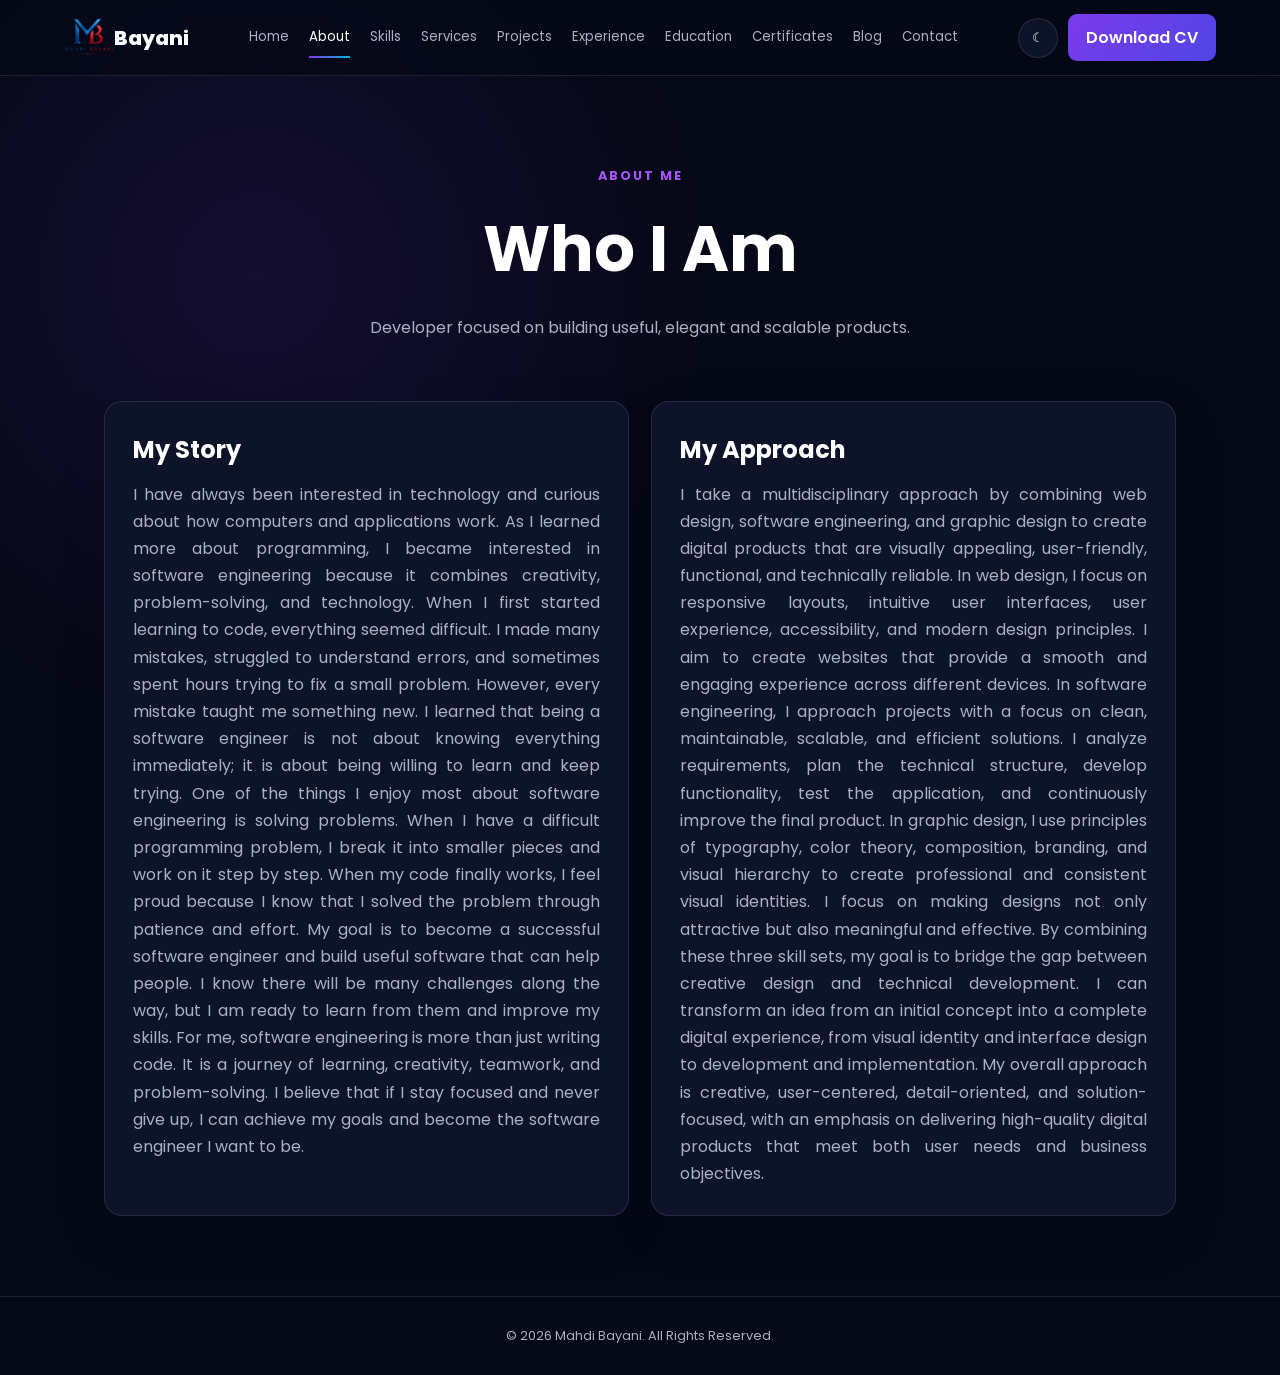
==== about.html @ b10bf474 "Update website" ====
<!DOCTYPE html>
<html lang="en">
<head>
<meta charset="UTF-8">
<meta name="viewport" content="width=device-width, initial-scale=1.0">
<meta name="description" content="Bayani personal portfolio - About">
<title>Mahdi Bayani Portfolio</title>
<link rel="icon" type="image/x-icon" href="Logo/Mahdi_Bayani.png">
<link rel="preconnect" href="https://fonts.googleapis.com">
<link rel="preconnect" href="https://fonts.gstatic.com" crossorigin>
<link href="https://fonts.googleapis.com/css2?family=Poppins:wght@300;400;500;600;700;800&display=swap" rel="stylesheet">
<link rel="stylesheet" href="css/style.css">
</head>

<body>

<header class="header">
    <div class="brand">
    <a href="index.html"> <img src="Logo/Mahdi_Bayani_Logo.png" alt="This is a Logo"></a>
    <a class="logo" href="index.html">Bayani</a>
  </div>
  <nav id="navbar">
    <a class="" href="index.html">Home</a>
    <a class="active" href="about.html">About</a>
    <a class="" href="skills.html">Skills</a>
    <a class="" href="services.html">Services</a>
    <a class="" href="projects.html">Projects</a>
    <a class="" href="experience.html">Experience</a>
    <a class="" href="education.html">Education</a>
    <a class="" href="Certificates.html">Certificates</a>
    <a class="" href="blog.html">Blog</a>
    <a class="" href="contact.html">Contact</a>
  </nav>
  <div class="header-actions">
    <button id="themeBtn" class="icon-btn" aria-label="Toggle theme">☾</button>
    <a class="cv-btn" href="CV/Mahdi_College_CV.jpg">Download CV</a>
    <button id="menuBtn" class="icon-btn menu-btn" aria-label="Open menu">☰</button>
  </div>
</header>

<main class="container">
<section class="page-hero"><p class="eyebrow">ABOUT ME</p><h1>Who I Am</h1><p>Developer focused on building useful, elegant and scalable products.</p></section>
<section class="content-grid">
  <article class="card" id="about_card"><h2>My Story</h2><p>I have always been interested in technology and curious about how computers and applications work. As I learned more about programming, I became interested in software engineering because it combines creativity, problem-solving, and technology.
When I first started learning to code, everything seemed difficult. I made many mistakes, struggled to understand errors, and sometimes spent hours trying to fix a small problem. However, every mistake taught me something new. I learned that being a software engineer is not about knowing everything immediately; it is about being willing to learn and keep trying.
One of the things I enjoy most about software engineering is solving problems. When I have a difficult programming problem, I break it into smaller pieces and work on it step by step. When my code finally works, I feel proud because I know that I solved the problem through patience and effort.
My goal is to become a successful software engineer and build useful software that can help people. I know there will be many challenges along the way, but I am ready to learn from them and improve my skills.
For me, software engineering is more than just writing code. It is a journey of learning, creativity, teamwork, and problem-solving. I believe that if I stay focused and never give up, I can achieve my goals and become the software engineer I want to be.</p></article>
  <article class="card" id="about_card"><h2>My Approach</h2><p>I take a multidisciplinary approach by combining web design, software engineering, and graphic design to create digital products that are visually appealing, user-friendly, functional, and technically reliable.
In web design, I focus on responsive layouts, intuitive user interfaces, user experience, accessibility, and modern design principles. I aim to create websites that provide a smooth and engaging experience across different devices.
In software engineering, I approach projects with a focus on clean, maintainable, scalable, and efficient solutions. I analyze requirements, plan the technical structure, develop functionality, test the application, and continuously improve the final product.
In graphic design, I use principles of typography, color theory, composition, branding, and visual hierarchy to create professional and consistent visual identities. I focus on making designs not only attractive but also meaningful and effective.
By combining these three skill sets, my goal is to bridge the gap between creative design and technical development. I can transform an idea from an initial concept into a complete digital experience, from visual identity and interface design to development and implementation.
My overall approach is creative, user-centered, detail-oriented, and solution-focused, with an emphasis on delivering high-quality digital products that meet both user needs and business objectives.</p></article>
</section>
</main>

<footer class="footer">© <span id="year"></span> Mahdi Bayani. All Rights Reserved.</footer>
<script src="js/main.js"></script>
</body>
</html>
---- css/style.css ----
:root{
    --bg:#050816;
    --surface:#0d1328;
    --text:#fff;--muted:#aab1c5;
    --border:rgba(255,255,255,.1);
    --primary:#7c3aed;
    --secondary:#06b6d4;
}

*{
    box-sizing:border-box;
    margin:0;
    padding:0
}

html{
    scroll-behavior:smooth
}

body{
    font-family:Poppins,sans-serif;
    background:radial-gradient(circle at 20% 20%,rgba(124,58,237,.13),transparent 30%),var(--bg);
    color:var(--text);
    line-height:1.7;
    transition:.3s
}
body.light{
    --bg:#f4f6fb;
    --surface:#fff;
    --text:#121522;
    --muted:#5f6678;
    --border:rgba(0,0,0,.1)
}

a{
    text-decoration:none;
    color:inherit
}

.header{
    height:76px;
    position:fixed;
    top:0;
    left:0;
    right:0;
    z-index:10;
    display:flex;
    align-items:center;
    justify-content:space-between;
    padding:0 5%;
    background:rgba(5,8,22,.75);
    backdrop-filter:blur(16px);
    border-bottom:1px solid var(--border)
}

body.light .header{
    background:rgba(255,255,255,.8)
}

.logo{
    font-weight:800;
    font-size:1.25rem;
    
}

.brand{
    display: flex;
    align-items:center;
    justify-content:space-between;
}

.brand img{
    width: 50px;
    height: 40px;
    padding: 0px;
    margin: 0px;
    margin-top: 8px;


}

nav{
    display:flex;
    gap:20px
}

nav a{
    font-size:.83rem;
    color:var(--muted);
    position:relative
}

nav a:hover,nav a.active{
    color:var(--text)
}

nav a.active:after{
    content:"";
    position:absolute;
    left:0;
    right:0;
    bottom:-9px;
    height:2px;
    background:linear-gradient(90deg,var(--primary),var(--secondary))
}

.header-actions{
    display:flex;
    gap:10px;
    align-items:center
}

.icon-btn{
    width:40px;
    height:40px;
    border:1px solid var(--border);
    border-radius:50%;
    background:var(--surface);
    color:var(--text);
    cursor:pointer
}

.cv-btn,.btn{
    display:inline-flex;
    align-items:center;
    justify-content:center;
    padding:10px 18px;
    border-radius:9px;
    background:linear-gradient(135deg,var(--primary),#4f46e5);
    font-weight:600;
    color:#fff;
}

.menu-btn{
    display:none
}

.container{
    max-width:1200px;
    margin:auto;
    padding:130px 5% 80px
}

.hero{
    min-height:620px;
    display:grid;
    grid-template-columns:1fr 1fr;
    align-items:center;
    gap:50px
}

.eyebrow{
    color:#a855f7;
    /* color:rgb(212, 13, 13); */
    font-size:.80rem;
    font-weight:700;
    letter-spacing:2px;
    margin-bottom:8px
}

.hero h1{
    font-size:clamp(3rem,7vw,5.5rem);
    line-height:1.05
}

.hero h1 span{
    background:linear-gradient(90deg,#a855f7,#3b82f6,#06b6d4);
    -webkit-background-clip:text;
    color:transparent
}

.hero h2{
    font-size:clamp(1.7rem,3.5vw,2.7rem);
    margin:18px 0
}

.hero p:not(.eyebrow){
    color:var(--muted);
    max-width:600px
}

.actions{
    display:flex;
    gap:12px;
    margin:28px 0
}

.secondary{
    background:transparent;
    border:1px solid var(--border)
    
}

.secondary{
    background-color: #7c3aed;
}

.socials{
    display:flex;
    gap:18px;
    color:var(--muted);
    font-size:.85rem
}

/* Start Avatar */
.hero-visual{
    min-height:480px;
    display:flex;
    align-items:center;
    justify-content:center;
    position:relative
}

.glow{
    position:absolute;
    width:300px;
    height:300px;
    border-radius:50%;
    background:linear-gradient(135deg,var(--primary),var(--secondary));
    filter:blur(90px);
    opacity:.35
}

.avatar-placeholder{
    width:330px;
    height:400px;
    border:2px solid #7c3aed;
    border-radius:73% 90% 65% 62%;
    display:flex;
    align-items:flex-end;
    justify-content:center;
    background:linear-gradient(145deg,#161b3a,#070a17, var(--primary),var(--secondary));
    box-shadow:0 0 70px rgba(124,58,237,.25,);
    position:relative;
    overflow: visible;
    z-index: 0;
    
}

.avatar-placeholder img{
    width: 500px;
    height: auto;
    position: absolute;
    z-index: 2;
    bottom: -30px;
    object-fit: cover;
    object-position: center top;
    transform: translateX(-22px);
    bottom: -48px;

}

.next-img{
    
}
/* End Avatar */

.stats{
    display:grid;
    grid-template-columns:repeat(4,1fr);
    gap:1px;
    background:var(--border);
    border:1px solid var(--border);
    border-radius:16px;
    overflow:hidden
}

.stats div{
    padding:24px;
    text-align:center;
    background:rgba(255,255,255,.025)
}

.stats strong{
    display:block;
    font-size:2rem
}

.stats span{
    font-size:.78rem;
    color:var(--muted)
}

.page-hero{
    text-align:center;
    padding:35px 0 60px
}

.page-hero h1{
    font-size:clamp(2.5rem,6vw,4rem);
    margin-bottom:10px
}

.page-hero p:last-child{
    color:var(--muted)
}

.cards,.content-grid,.skills-grid,.contact-grid{
    display:grid;
    grid-template-columns:repeat(3,1fr);
    gap:22px
}

.content-grid,.contact-grid{
    grid-template-columns:repeat(2,1fr)
}

.card{
    background:var(--surface);
    border:1px solid var(--border);
    border-radius:18px;
    padding:28px;
    box-shadow:0 18px 50px rgba(0,0,0,.12)
}

.card h2{
    margin-bottom:10px
}

.card p{
    color:var(--muted)
}

#about_card p{
    text-align: justify;
}

.icon{
    color:#a855f7;
    font-weight:800
}

.skill{
    padding:24px
}

.skill>div{
    display:flex;
    justify-content:space-between;
    margin-bottom:12px
}

.skill b{
    color:#a855f7
}

.skill i{
    display:block;
    height:8px;
    border-radius:20px;
    background:linear-gradient(90deg,var(--primary),var(--secondary))
}
/* Start Project */
.project-cover{
    height:160px;
    border-radius:12px;
    margin-bottom:20px;
    display:grid;
    place-items:center;
    font-size:3rem;
    font-weight:800;
    background:linear-gradient(135deg,#17134a,#071b2b);
    color:#a855f7
}

.project a,.card a{
    color:#a855f7
}
/* End Project */

/* Start Certificate */
.certificate-cover{
    height:160px;
    border-radius:12px;
    margin-bottom:20px;
    display:grid;
    place-items:center;
    font-size:3rem;
    font-weight:800;
    background:linear-gradient(135deg,#17134a,#071b2b);
    color:#a855f7
}

.certificate a,.card a{
    color:#a855f7
}
/* End Certificate */

.timeline{
    max-width:850px;
    margin:auto;
    display:grid;
    gap:20px
}

.timeline span,.card small{
    color:#a855f7;
    font-size:.8rem
}

.contact-form{
    display:grid;
    gap:14px
}

.contact-form input,.contact-form textarea{
    width:100%;
    border:1px solid var(--border);
    background:transparent;
    color:var(--text);
    border-radius:10px;
    padding:13px;
    font:inherit;
    outline:none
}

.contact-form input:focus,.contact-form textarea:focus{
    border-color:#7c3aed
}

.footer{
    text-align:center;
    border-top:1px solid var(--border);
    padding:28px;color:var(--muted);
    font-size:.8rem
}

/* Start Media */

@media(max-width:1000px){
    nav{
        position:fixed;
        right:-100%;
        top:76px;
        width:280px;
        height:calc(100vh - 76px);
        padding:30px;
        display:flex;
        flex-direction:column;
        background:var(--surface);
        border-left:1px solid var(--border);
        transition:.35s
    }

    #navbar > a:hover{
        background-color: #4f46e5;
        color: white;
        border-radius: 6px;
        padding-left: 10px;
        cursor: pointer;
    }

    nav.open{
        right:0
    }
    
    .menu-btn{
        display:block
    }

    .cv-btn{
        display:none
    }

    .hero{
        grid-template-columns:1fr;
        text-align:center
    }

    .hero p:not(.eyebrow){
        margin-left:auto;
        margin-right:auto
    }

    .actions,.socials{
        justify-content:center
    }

    .hero-visual{
        min-height:400px
    }

    .stats{
        grid-template-columns:repeat(2,1fr)
    }

    .cards,.skills-grid{
        grid-template-columns:repeat(2,1fr)
    }
    .container{
        padding-left:5%;
        padding-right:5%
    }

    .stats,.cards,.skills-grid,.content-grid,.contact-grid{
        grid-template-columns:1fr;
        margin-top: 15px;
    }

    .hero h1{
        font-size:3.2rem
    }

    .hero-content > .eyebrow{
        animation-name: eyebrow;
        animation-duration: 5s;
        animation-delay: 1s;

    }

    .secondary{
        background-color: #7c3aed;
    }

    @keyframes eyebrow {
        0%{
            transform: rotate(0deg);
            left: 0px;
            color: rgb(133, 15, 15);
        }
        25%{
            transform: rotate(20deg);
            left: 0px;
            background-color: #7c3aed;
        }

        50%{
            transform: rotate(0deg);
            left: 500px;
        }

        55% {
            transform: rotate(0deg);
            left: 500px;
        }
        70% {
            transform: rotate(0deg);
            left: 500px;
            background: rgb(155, 11, 11);
            color: white;
            border-radius: 10px;
            font-size: x-large;
            padding: 5px;
        }
        100% {
            transform: rotate(-360deg);
            left: 0px;
        }
    }

    .hero-visual{
        min-height:330px
    }

    .avatar-placeholder{
        width:250px;
        height:300px;
        font-size:6rem;
        margin-top: 70px;
    }

    .actions{
        flex-direction:column
    }

    .btn{
        width:100%
    }
    .socials > a:hover{
        color: #3b82f6;
        font-size: xx-large;
        transition: 0.6s;
        border-radius: 13px;
        padding: 5px;
        background: #fff;
        border: solid 2px #7c3aed;
    }
    .avatar-placeholder img{
        width: 400px;
        height: auto;
        bottom: -35px;
    }
}

@media(max-width:650px){
    .container{
        padding-left:5%;
        padding-right:5%
    }

    .stats,.cards,.skills-grid,.content-grid,.contact-grid{
        grid-template-columns:1fr;
        margin-top: 15px;
    }

    .hero h1{
        font-size:3.2rem
    }
    .secondary{
        background-color: #7c3aed;
    }

    .hero-content > .eyebrow{
        animation-name: eyebrow;
        animation-duration: 5s;
        animation-delay: 2s;

    }

    #navbar > a:hover{
        background-color: #4f46e5;
        color: white;
        border-radius: 6px;
        padding-left: 10px;
        cursor: pointer;
    }

    @keyframes eyebrow {
        0%{
            transform: rotate(0deg);
            left: 0px;
            color: rgb(133, 15, 15);
        }
        25%{
            transform: rotate(20deg);
            left: 0px;
            background-color: #7c3aed;
        }

        50%{
            transform: rotate(0deg);
            left: 500px;
        }

        55% {
            transform: rotate(0deg);
            left: 500px;
        }
        70% {
            transform: rotate(0deg);
            left: 500px;
            background: rgb(155, 11, 11);
            color: white;
            border-radius: 10px;
            font-size: large;
            padding: 5px;
        }
        100% {
            transform: rotate(-360deg);
            left: 0px;
        }
    }

    .hero-visual{
        min-height:330px
    }

    .avatar-placeholder{
        width:250px;
        height:300px;
        font-size:6rem;
        margin-top: 70px;
    }

    .actions{
        flex-direction:column
    }

    .btn{
        width:100%
    }
    .socials > a:hover{
        color: #3b82f6;
        font-size: xx-large;
        transition: 0.6s;
        border-radius: 13px;
        padding: 5px;
        background: #fff;
        border: solid 2px #7c3aed;
    }
    .avatar-placeholder img{
        width: 400px;
        height: auto;
        bottom: -35px;
    }
}

/* End Media */
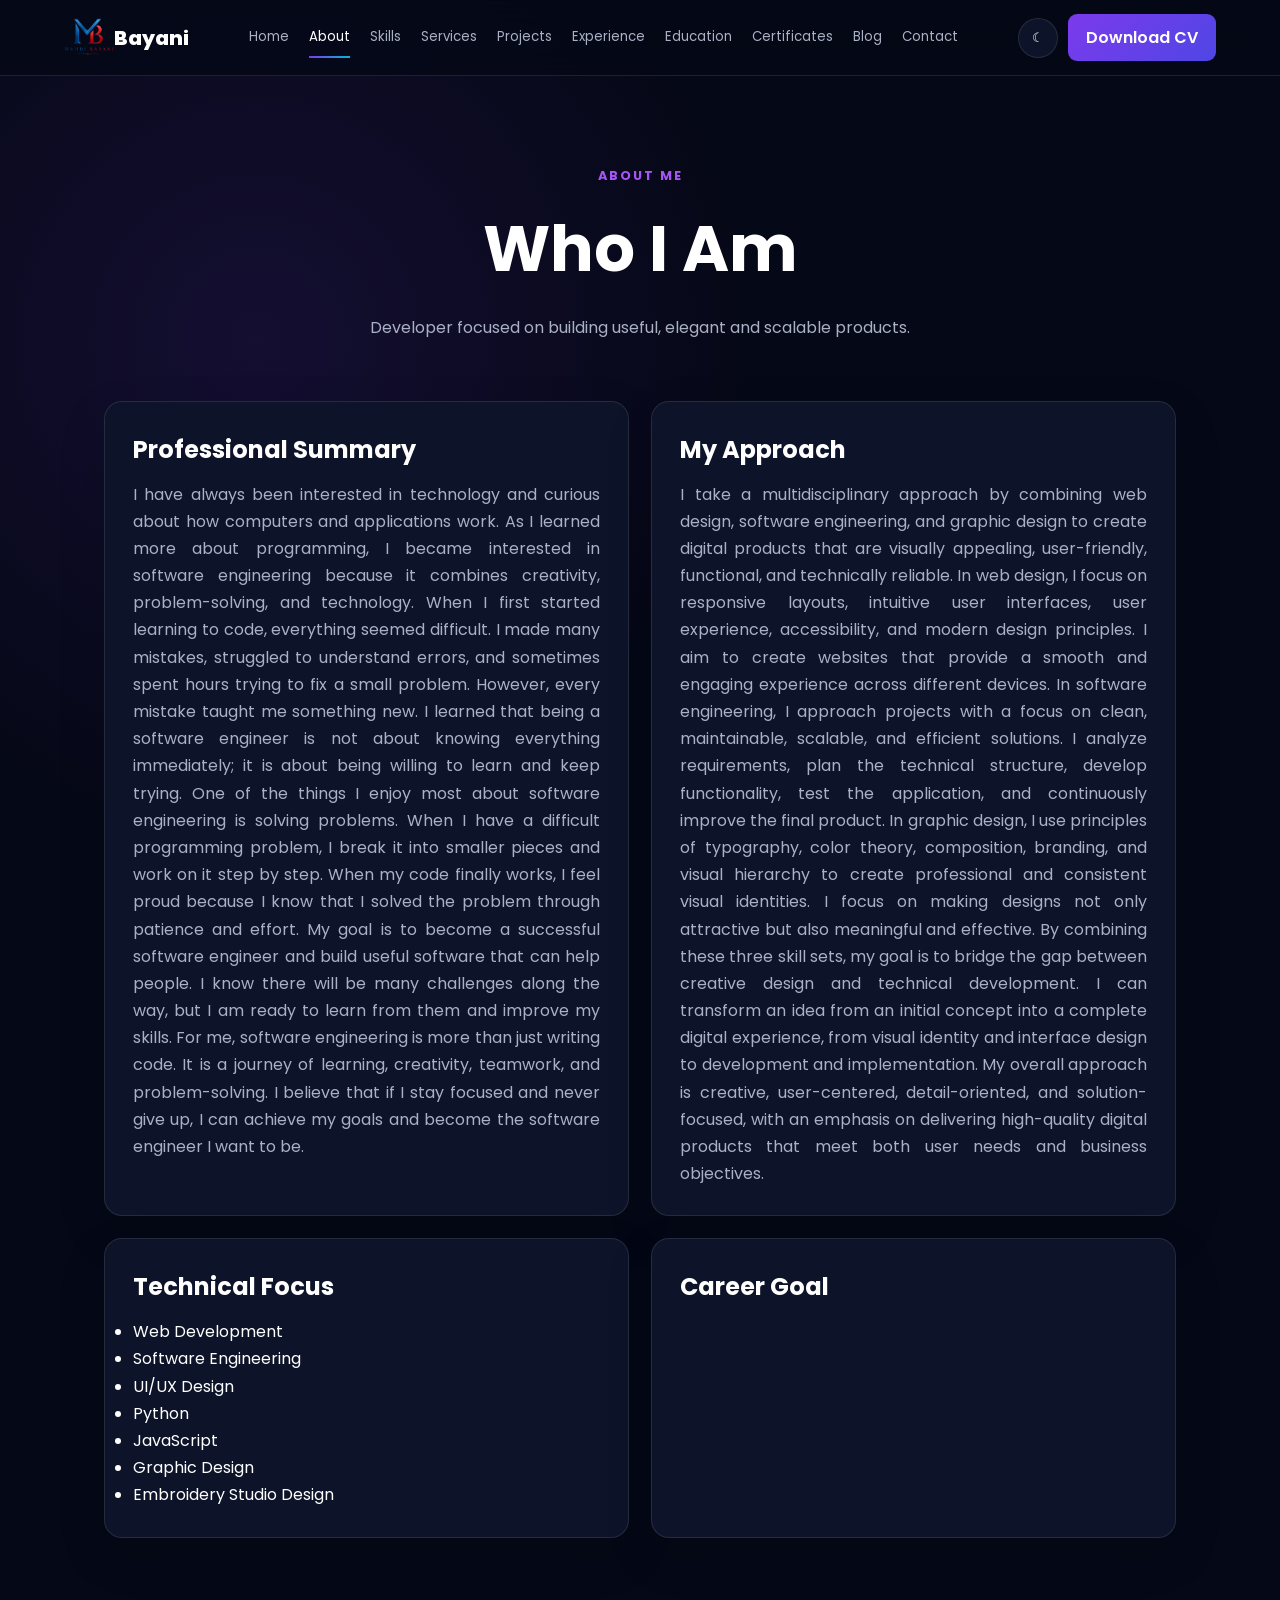
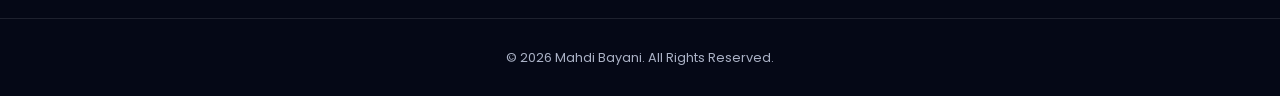
==== commit 26206a65: "update website" ====
--- a/about.html
+++ b/about.html
@@ -41,7 +41,7 @@
 <main class="container">
 <section class="page-hero"><p class="eyebrow">ABOUT ME</p><h1>Who I Am</h1><p>Developer focused on building useful, elegant and scalable products.</p></section>
 <section class="content-grid">
-  <article class="card" id="about_card"><h2>My Story</h2><p>I have always been interested in technology and curious about how computers and applications work. As I learned more about programming, I became interested in software engineering because it combines creativity, problem-solving, and technology.
+  <article class="card" id="about_card"><h2>Professional Summary</h2><p>I have always been interested in technology and curious about how computers and applications work. As I learned more about programming, I became interested in software engineering because it combines creativity, problem-solving, and technology.
 When I first started learning to code, everything seemed difficult. I made many mistakes, struggled to understand errors, and sometimes spent hours trying to fix a small problem. However, every mistake taught me something new. I learned that being a software engineer is not about knowing everything immediately; it is about being willing to learn and keep trying.
 One of the things I enjoy most about software engineering is solving problems. When I have a difficult programming problem, I break it into smaller pieces and work on it step by step. When my code finally works, I feel proud because I know that I solved the problem through patience and effort.
 My goal is to become a successful software engineer and build useful software that can help people. I know there will be many challenges along the way, but I am ready to learn from them and improve my skills.
@@ -52,6 +52,21 @@
 In graphic design, I use principles of typography, color theory, composition, branding, and visual hierarchy to create professional and consistent visual identities. I focus on making designs not only attractive but also meaningful and effective.
 By combining these three skill sets, my goal is to bridge the gap between creative design and technical development. I can transform an idea from an initial concept into a complete digital experience, from visual identity and interface design to development and implementation.
 My overall approach is creative, user-centered, detail-oriented, and solution-focused, with an emphasis on delivering high-quality digital products that meet both user needs and business objectives.</p></article>
+
+  <article class="card" id="about_card"><h2>Technical Focus</h2>
+    <ul>
+      <li>Web Development</li>
+      <li>Software Engineering</li>
+      <li>UI/UX Design</li>
+      <li>Python</li>
+      <li>JavaScript</li>
+      <li>Graphic Design</li>
+      <li>Embroidery Studio Design</li>
+    </ul>
+
+  </article>
+
+  <article class="card" id="about_card"><h2>Career Goal</h2><p></p></article>
 </section>
 </main>
 
--- a/css/style.css
+++ b/css/style.css
@@ -23,6 +23,7 @@
     background:radial-gradient(circle at 20% 20%,rgba(124,58,237,.13),transparent 30%),var(--bg);
     color:var(--text);
     line-height:1.7;
+     
     transition:.3s
 }
 body.light{
@@ -132,6 +133,10 @@
     color:#fff;
 }
 
+#cv-btn{
+    display: none;
+}
+
 .menu-btn{
     display:none
 }
@@ -225,12 +230,12 @@
 .avatar-placeholder{
     width:330px;
     height:400px;
-    border:2px solid #7c3aed;
-    border-radius:73% 90% 65% 62%;
+    /* border:2px solid #7c3aed;
+    border-radius:73% 90% 65% 62%; */
     display:flex;
     align-items:flex-end;
     justify-content:center;
-    background:linear-gradient(145deg,#161b3a,#070a17, var(--primary),var(--secondary));
+    /* background:linear-gradient(145deg,#161b3a,#070a17, var(--primary),var(--secondary)); */
     box-shadow:0 0 70px rgba(124,58,237,.25,);
     position:relative;
     overflow: visible;
@@ -239,7 +244,7 @@
 }
 
 .avatar-placeholder img{
-    width: 500px;
+    width: 400px;
     height: auto;
     position: absolute;
     z-index: 2;
@@ -425,6 +430,7 @@
     padding:28px;color:var(--muted);
     font-size:.8rem
 }
+
 
 /* Start Media */
 
@@ -557,7 +563,8 @@
         width:250px;
         height:300px;
         font-size:6rem;
-        margin-top: 70px;
+        margin-top: 40px;
+        margin-bottom: 30px;
     }
 
     .actions{
@@ -567,6 +574,13 @@
     .btn{
         width:100%
     }
+
+    #cv-btn{
+        display: block;
+        position: relative;
+
+    }
+
     .socials > a:hover{
         color: #3b82f6;
         font-size: xx-large;
@@ -577,7 +591,7 @@
         border: solid 2px #7c3aed;
     }
     .avatar-placeholder img{
-        width: 400px;
+        width: 300px;
         height: auto;
         bottom: -35px;
     }
@@ -615,6 +629,12 @@
         padding-left: 10px;
         cursor: pointer;
     }
+    #cv-btn{
+        display: block;
+        position: relative;
+
+    }
+
 
     @keyframes eyebrow {
         0%{
@@ -660,7 +680,8 @@
         width:250px;
         height:300px;
         font-size:6rem;
-        margin-top: 70px;
+        margin-top: 7px;
+        margin-bottom: 30px;
     }
 
     .actions{
@@ -670,6 +691,7 @@
     .btn{
         width:100%
     }
+
     .socials > a:hover{
         color: #3b82f6;
         font-size: xx-large;
@@ -680,10 +702,16 @@
         border: solid 2px #7c3aed;
     }
     .avatar-placeholder img{
-        width: 400px;
+        width: 300px;
         height: auto;
         bottom: -35px;
     }
+
+    .title_project{
+        display: grid;
+        justify-content: center;
+        
+    }
 }
 
 /* End Media */
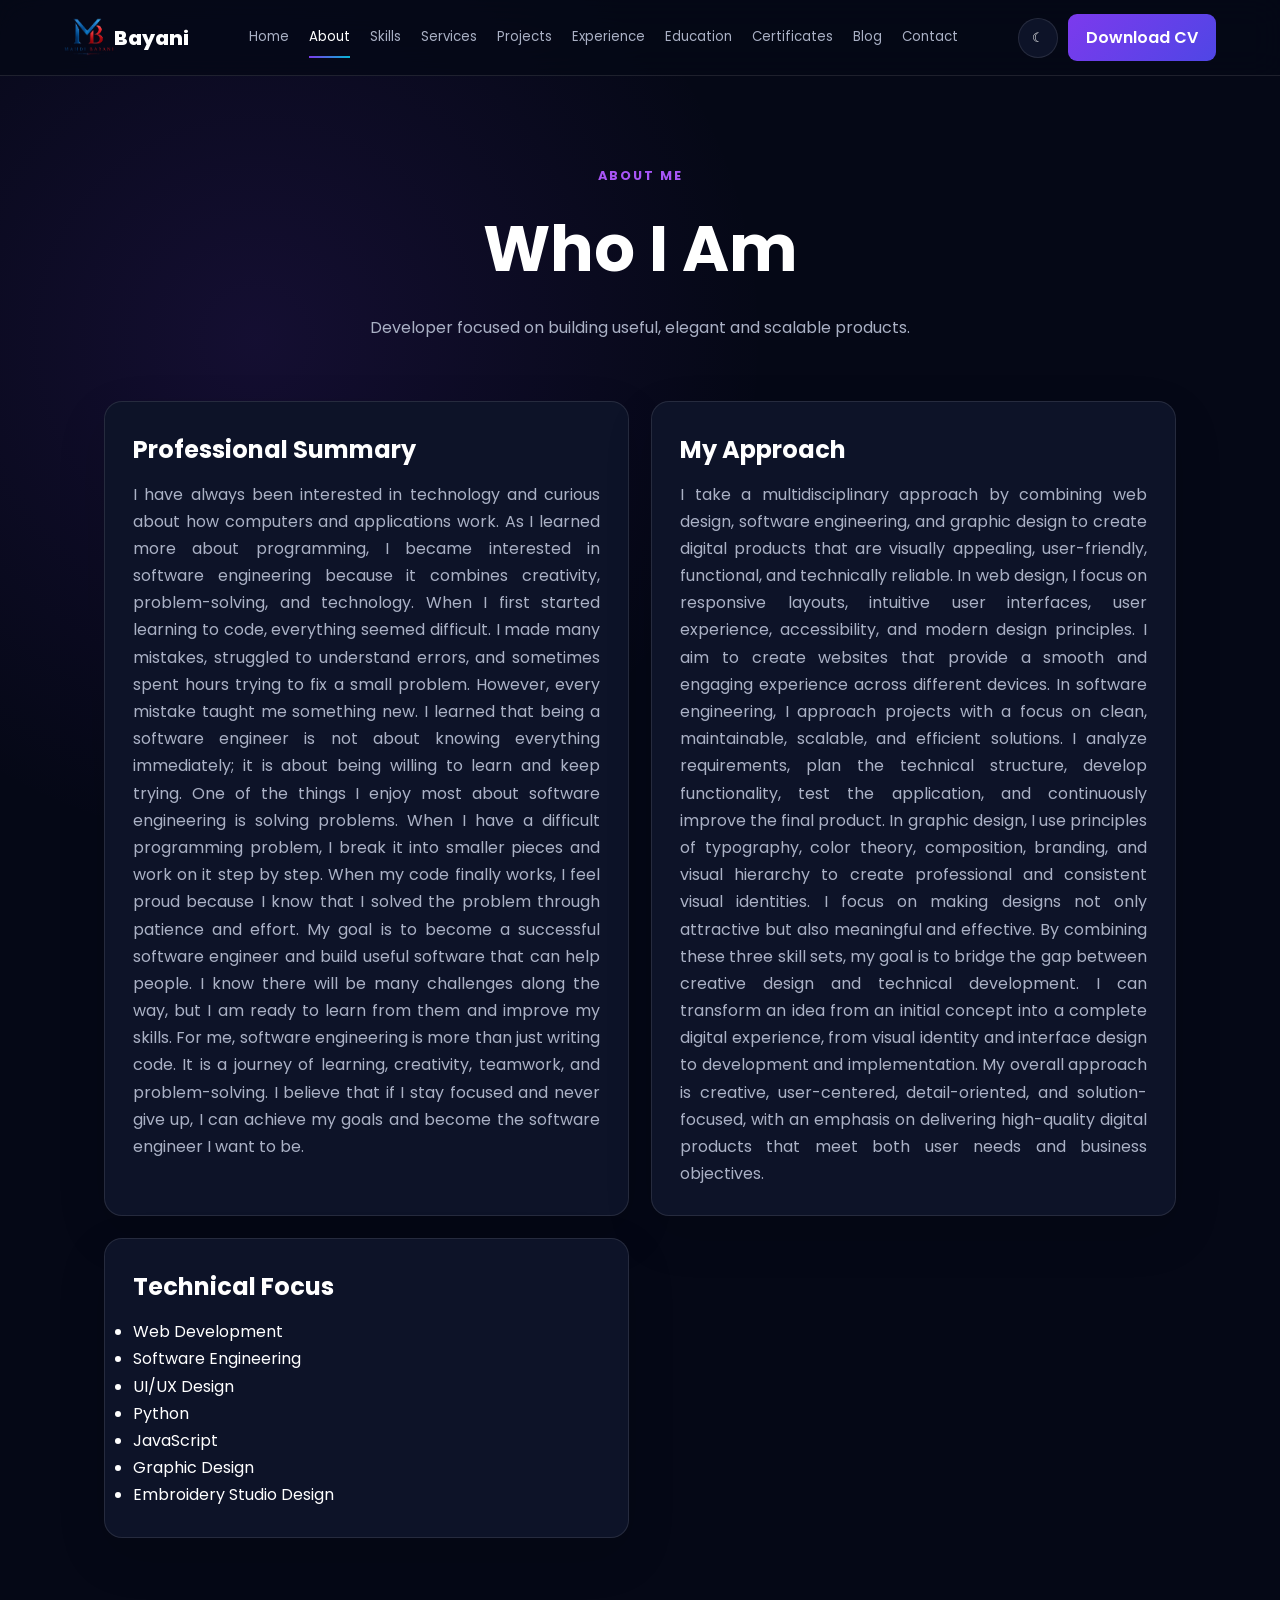
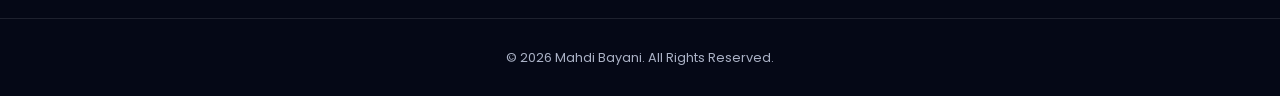
==== commit 65b92f3b: "update website" ====
--- a/about.html
+++ b/about.html
@@ -39,19 +39,32 @@
 </header>
 
 <main class="container">
-<section class="page-hero"><p class="eyebrow">ABOUT ME</p><h1>Who I Am</h1><p>Developer focused on building useful, elegant and scalable products.</p></section>
+  
+<section class="page-hero">
+  <p class="eyebrow">ABOUT ME</p>
+  <h1>Who I Am</h1>
+  <p>Developer focused on building useful, elegant and scalable products.</p>
+</section>
+
 <section class="content-grid">
-  <article class="card" id="about_card"><h2>Professional Summary</h2><p>I have always been interested in technology and curious about how computers and applications work. As I learned more about programming, I became interested in software engineering because it combines creativity, problem-solving, and technology.
-When I first started learning to code, everything seemed difficult. I made many mistakes, struggled to understand errors, and sometimes spent hours trying to fix a small problem. However, every mistake taught me something new. I learned that being a software engineer is not about knowing everything immediately; it is about being willing to learn and keep trying.
-One of the things I enjoy most about software engineering is solving problems. When I have a difficult programming problem, I break it into smaller pieces and work on it step by step. When my code finally works, I feel proud because I know that I solved the problem through patience and effort.
-My goal is to become a successful software engineer and build useful software that can help people. I know there will be many challenges along the way, but I am ready to learn from them and improve my skills.
-For me, software engineering is more than just writing code. It is a journey of learning, creativity, teamwork, and problem-solving. I believe that if I stay focused and never give up, I can achieve my goals and become the software engineer I want to be.</p></article>
-  <article class="card" id="about_card"><h2>My Approach</h2><p>I take a multidisciplinary approach by combining web design, software engineering, and graphic design to create digital products that are visually appealing, user-friendly, functional, and technically reliable.
-In web design, I focus on responsive layouts, intuitive user interfaces, user experience, accessibility, and modern design principles. I aim to create websites that provide a smooth and engaging experience across different devices.
-In software engineering, I approach projects with a focus on clean, maintainable, scalable, and efficient solutions. I analyze requirements, plan the technical structure, develop functionality, test the application, and continuously improve the final product.
-In graphic design, I use principles of typography, color theory, composition, branding, and visual hierarchy to create professional and consistent visual identities. I focus on making designs not only attractive but also meaningful and effective.
-By combining these three skill sets, my goal is to bridge the gap between creative design and technical development. I can transform an idea from an initial concept into a complete digital experience, from visual identity and interface design to development and implementation.
-My overall approach is creative, user-centered, detail-oriented, and solution-focused, with an emphasis on delivering high-quality digital products that meet both user needs and business objectives.</p></article>
+  <article class="card" id="about_card">
+    <h2>Professional Summary</h2>
+    <p>I have always been interested in technology and curious about how computers and applications work. As I learned more about programming, I became interested in software engineering because it combines creativity, problem-solving, and technology.
+    When I first started learning to code, everything seemed difficult. I made many mistakes, struggled to understand errors, and sometimes spent hours trying to fix a small problem. However, every mistake taught me something new. I learned that being a software engineer is not about knowing everything immediately; it is about being willing to learn and keep trying.
+    One of the things I enjoy most about software engineering is solving problems. When I have a difficult programming problem, I break it into smaller pieces and work on it step by step. When my code finally works, I feel proud because I know that I solved the problem through patience and effort.
+    My goal is to become a successful software engineer and build useful software that can help people. I know there will be many challenges along the way, but I am ready to learn from them and improve my skills.
+    For me, software engineering is more than just writing code. It is a journey of learning, creativity, teamwork, and problem-solving. I believe that if I stay focused and never give up, I can achieve my goals and become the software engineer I want to be.</p>
+</article>
+
+  <article class="card" id="about_card">
+    <h2>My Approach</h2>
+    <p>I take a multidisciplinary approach by combining web design, software engineering, and graphic design to create digital products that are visually appealing, user-friendly, functional, and technically reliable.
+    In web design, I focus on responsive layouts, intuitive user interfaces, user experience, accessibility, and modern design principles. I aim to create websites that provide a smooth and engaging experience across different devices.
+    In software engineering, I approach projects with a focus on clean, maintainable, scalable, and efficient solutions. I analyze requirements, plan the technical structure, develop functionality, test the application, and continuously improve the final product.
+    In graphic design, I use principles of typography, color theory, composition, branding, and visual hierarchy to create professional and consistent visual identities. I focus on making designs not only attractive but also meaningful and effective.
+    By combining these three skill sets, my goal is to bridge the gap between creative design and technical development. I can transform an idea from an initial concept into a complete digital experience, from visual identity and interface design to development and implementation.
+    My overall approach is creative, user-centered, detail-oriented, and solution-focused, with an emphasis on delivering high-quality digital products that meet both user needs and business objectives.</p>
+</article>
 
   <article class="card" id="about_card"><h2>Technical Focus</h2>
     <ul>
@@ -66,7 +79,6 @@
 
   </article>
 
-  <article class="card" id="about_card"><h2>Career Goal</h2><p></p></article>
 </section>
 </main>
 
--- a/css/style.css
+++ b/css/style.css
@@ -208,7 +208,351 @@
     font-size:.85rem
 }
 
-/* Start Avatar */
+
+
+
+/* Start profile */
+.animated-profile {
+  --ap-primary: #7067ff;
+  --ap-secondary: #00d4ff;
+  --ap-bg: #101522;
+
+  width: min(100%, 520px);
+  height: 560px;
+  margin: 0 auto;
+  position: relative;
+  display: flex;
+  place-items: center;
+  isolation: isolate;
+  align-items:flex-end;
+  justify-content:center;
+  min-height:480px;
+  
+}
+
+.ap-card {
+  width: min(78vw, 340px);
+  padding: 16px;
+  position: relative;
+  z-index: 5;
+
+  border-radius: 28px;
+  border: 1px solid rgba(255, 255, 255, .14);
+  background: linear-gradient(
+    145deg,
+    rgba(255, 255, 255, .12),
+    rgba(255, 255, 255, .035)
+  );
+  
+  backdrop-filter: blur(20px);
+  -webkit-backdrop-filter: blur(20px);
+
+  box-shadow: 0 30px 70px rgba(0, 0, 0, .28);
+
+  animation: apFloat 5s ease-in-out infinite;
+  will-change: transform;
+}
+
+.ap-image-wrap {
+  height: 380px;
+  overflow: hidden;
+  border-radius: 21px;
+  position: relative;
+  background: #20283e;
+}
+
+.ap-image-wrap::after {
+  content: "";
+  position: absolute;
+  inset: 0;
+  background: linear-gradient(
+    180deg,
+    transparent 55%,
+    rgba(6, 9, 17, .28)
+  );
+  pointer-events: none;
+}
+
+.ap-image {
+  width: 100%;
+  height: 100%;
+  display: block;
+  object-fit: cover;
+  object-position: center;
+  animation: apImageBreath 4s ease-in-out infinite;
+}
+
+.ap-info {
+  padding: 17px 5px 5px;
+  display: flex;
+  align-items: center;
+  justify-content: space-between;
+  color: white;
+}
+
+.ap-info h3 {
+  margin: 0;
+  font-size: 18px;
+  font-family: inherit;
+}
+
+.ap-info p {
+  margin: 4px 0 0;
+  color: rgba(255, 255, 255, .58);
+  font-size: 12px;
+  font-family: inherit;
+}
+
+.ap-status {
+  width: 11px;
+  height: 11px;
+  border-radius: 50%;
+  background: #20e08a;
+  box-shadow: 0 0 0 5px rgba(32, 224, 138, .12),
+              0 0 18px rgba(32, 224, 138, .7);
+  animation: apPulse 2s ease-in-out infinite;
+
+}
+
+
+/* Start rotating orbits */
+
+.ap-orbit {
+  position: absolute;
+  border-radius: 50%;
+  pointer-events: none;
+  z-index: 1;
+}
+
+.ap-orbit-1 {
+  width: 450px;
+  height: 450px;
+  border: 1px dashed rgba(112, 103, 255, .38);
+  animation: apSpin 20s linear infinite;
+}
+
+.ap-orbit-2 {
+  width: 535px;
+  height: 535px;
+  border: 1px solid rgba(0, 212, 255, .14);
+  animation: apSpinReverse 32s linear infinite;
+}
+
+.ap-orbit-1::before,
+.ap-orbit-2::before {
+  content: "";
+  position: absolute;
+  width: 10px;
+  height: 10px;
+  border-radius: 50%;
+}
+
+.ap-orbit-1::before {
+  top: 25px;
+  left: 35px;
+  background: var(--ap-primary);
+  box-shadow: 0 0 18px var(--ap-primary);
+}
+
+.ap-orbit-2::before {
+  right: 90px;
+  top: 80px;
+  background: var(--ap-secondary);
+  box-shadow: 0 0 18px var(--ap-secondary);
+}
+/* End rotating orbits */
+
+
+/* Background glows */
+
+.ap-glow {
+  position: absolute;
+  width: 290px;
+  height: 290px;
+  border-radius: 50%;
+  filter: blur(75px);
+  opacity: 100%;
+  z-index: 0;
+  pointer-events: none;
+  animation: apGlow 6s ease-in-out infinite;
+}
+
+.ap-glow-purple {
+  background: var(--ap-primary);
+  top: 100px;
+  right: 40px;
+}
+
+.ap-glow-blue {
+  background: var(--ap-secondary);
+  bottom: 80px;
+  left: 35px;
+  animation-delay: -3s;
+}
+
+/* Floating information cards */
+
+.ap-floating {
+  position: absolute;
+  z-index: 8;
+  display: flex;
+  align-items: center;
+  gap: 10px;
+
+  padding: 12px 15px;
+
+  color: white;
+  background: rgba(15, 20, 33, .78);
+  border: 1px solid rgba(255, 255, 255, .1);
+  border-radius: 15px;
+  backdrop-filter: blur(16px);
+  -webkit-backdrop-filter: blur(16px);
+
+  box-shadow: 0 15px 35px rgba(0, 0, 0, .22);
+
+  animation: apFloatSmall 4.5s ease-in-out infinite;
+}
+
+.ap-floating span {
+  font-size: 22px;
+}
+
+.ap-floating strong {
+  display: block;
+  font-size: 11px;
+  line-height: 1.3;
+  font-family: inherit;
+}
+
+.ap-floating small {
+  display: block;
+  margin-top: 2px;
+  color: rgba(255, 255, 255, .52);
+  font-size: 9px;
+  white-space: nowrap;
+  font-family: inherit;
+}
+
+.ap-floating-left {
+  top: 95px;
+  left: 0;
+}
+
+.ap-floating-right {
+  right: -5px;
+  bottom: 95px;
+  animation-delay: -2s;
+}
+
+/* Animations */
+
+@keyframes apFloat {
+  0%, 100% {
+    transform: translateY(0) rotate(0deg);
+  }
+  50% {
+    transform: translateY(-16px) rotate(.3deg);
+  }
+}
+
+@keyframes apImageBreath {
+  0%, 100% {
+    transform: scale(1);
+  }
+  50% {
+    transform: scale(1.035);
+  }
+}
+
+@keyframes apFloatSmall {
+  0%, 100% {
+    transform: translateY(0);
+  }
+  50% {
+    transform: translateY(-12px);
+  }
+}
+
+@keyframes apSpin {
+  from {
+    transform: rotate(0deg);
+  }
+  to {
+    transform: rotate(360deg);
+  }
+}
+
+@keyframes apSpinReverse {
+  from {
+    transform: rotate(360deg);
+  }
+  to {
+    transform: rotate(0deg);
+  }
+}
+
+@keyframes apPulse {
+  0%, 100% {
+    transform: scale(1);
+    opacity: 1;
+  }
+  50% {
+    transform: scale(.82);
+    opacity: .65;
+  }
+}
+
+@keyframes apGlow {
+  0%, 100% {
+    transform: scale(1) translate(0, 0);
+  }
+  50% {
+    transform: scale(1.18) translate(12px, -8px);
+  }
+}
+
+/* Optional mouse movement effect */
+
+@media (prefers-reduced-motion: reduce) {
+  .ap-card,
+  .ap-image,
+  .ap-orbit,
+  .ap-glow,
+  .ap-floating,
+  .ap-status {
+    animation: none !important;
+  }
+}
+
+/* Mobile */
+
+@media (max-width: 600px) {
+  .animated-profile {
+    height: 480px;
+    transform: scale(.88);
+    transform-origin: center;
+    margin: -25px auto;
+  }
+
+  .ap-orbit-1 {
+    width: 400px;
+    height: 400px;
+  }
+
+  .ap-orbit-2 {
+    width: 465px;
+    height: 465px;
+  }
+
+  .ap-image-wrap {
+    height: 375px;
+  }
+}
+/* End profile */
+
+
+
+
 .hero-visual{
     min-height:480px;
     display:flex;
@@ -217,49 +561,6 @@
     position:relative
 }
 
-.glow{
-    position:absolute;
-    width:300px;
-    height:300px;
-    border-radius:50%;
-    background:linear-gradient(135deg,var(--primary),var(--secondary));
-    filter:blur(90px);
-    opacity:.35
-}
-
-.avatar-placeholder{
-    width:330px;
-    height:400px;
-    /* border:2px solid #7c3aed;
-    border-radius:73% 90% 65% 62%; */
-    display:flex;
-    align-items:flex-end;
-    justify-content:center;
-    /* background:linear-gradient(145deg,#161b3a,#070a17, var(--primary),var(--secondary)); */
-    box-shadow:0 0 70px rgba(124,58,237,.25,);
-    position:relative;
-    overflow: visible;
-    z-index: 0;
-    
-}
-
-.avatar-placeholder img{
-    width: 400px;
-    height: auto;
-    position: absolute;
-    z-index: 2;
-    bottom: -30px;
-    object-fit: cover;
-    object-position: center top;
-    transform: translateX(-22px);
-    bottom: -48px;
-
-}
-
-.next-img{
-    
-}
-/* End Avatar */
 
 .stats{
     display:grid;
@@ -366,7 +667,7 @@
     font-size:3rem;
     font-weight:800;
     background:linear-gradient(135deg,#17134a,#071b2b);
-    color:#a855f7
+    color: #a855f7;
 }
 
 .project a,.card a{
@@ -670,6 +971,16 @@
             transform: rotate(-360deg);
             left: 0px;
         }
+         0%, 100% {
+            transform: scale(1.20) translate(0, 0);
+        }
+            50% {
+            transform: scale(1.18) translate(12px, -8px);
+        }
+        20%{
+            transform: scale3d(7.5);
+        }
+           
     }
 
     .hero-visual{
